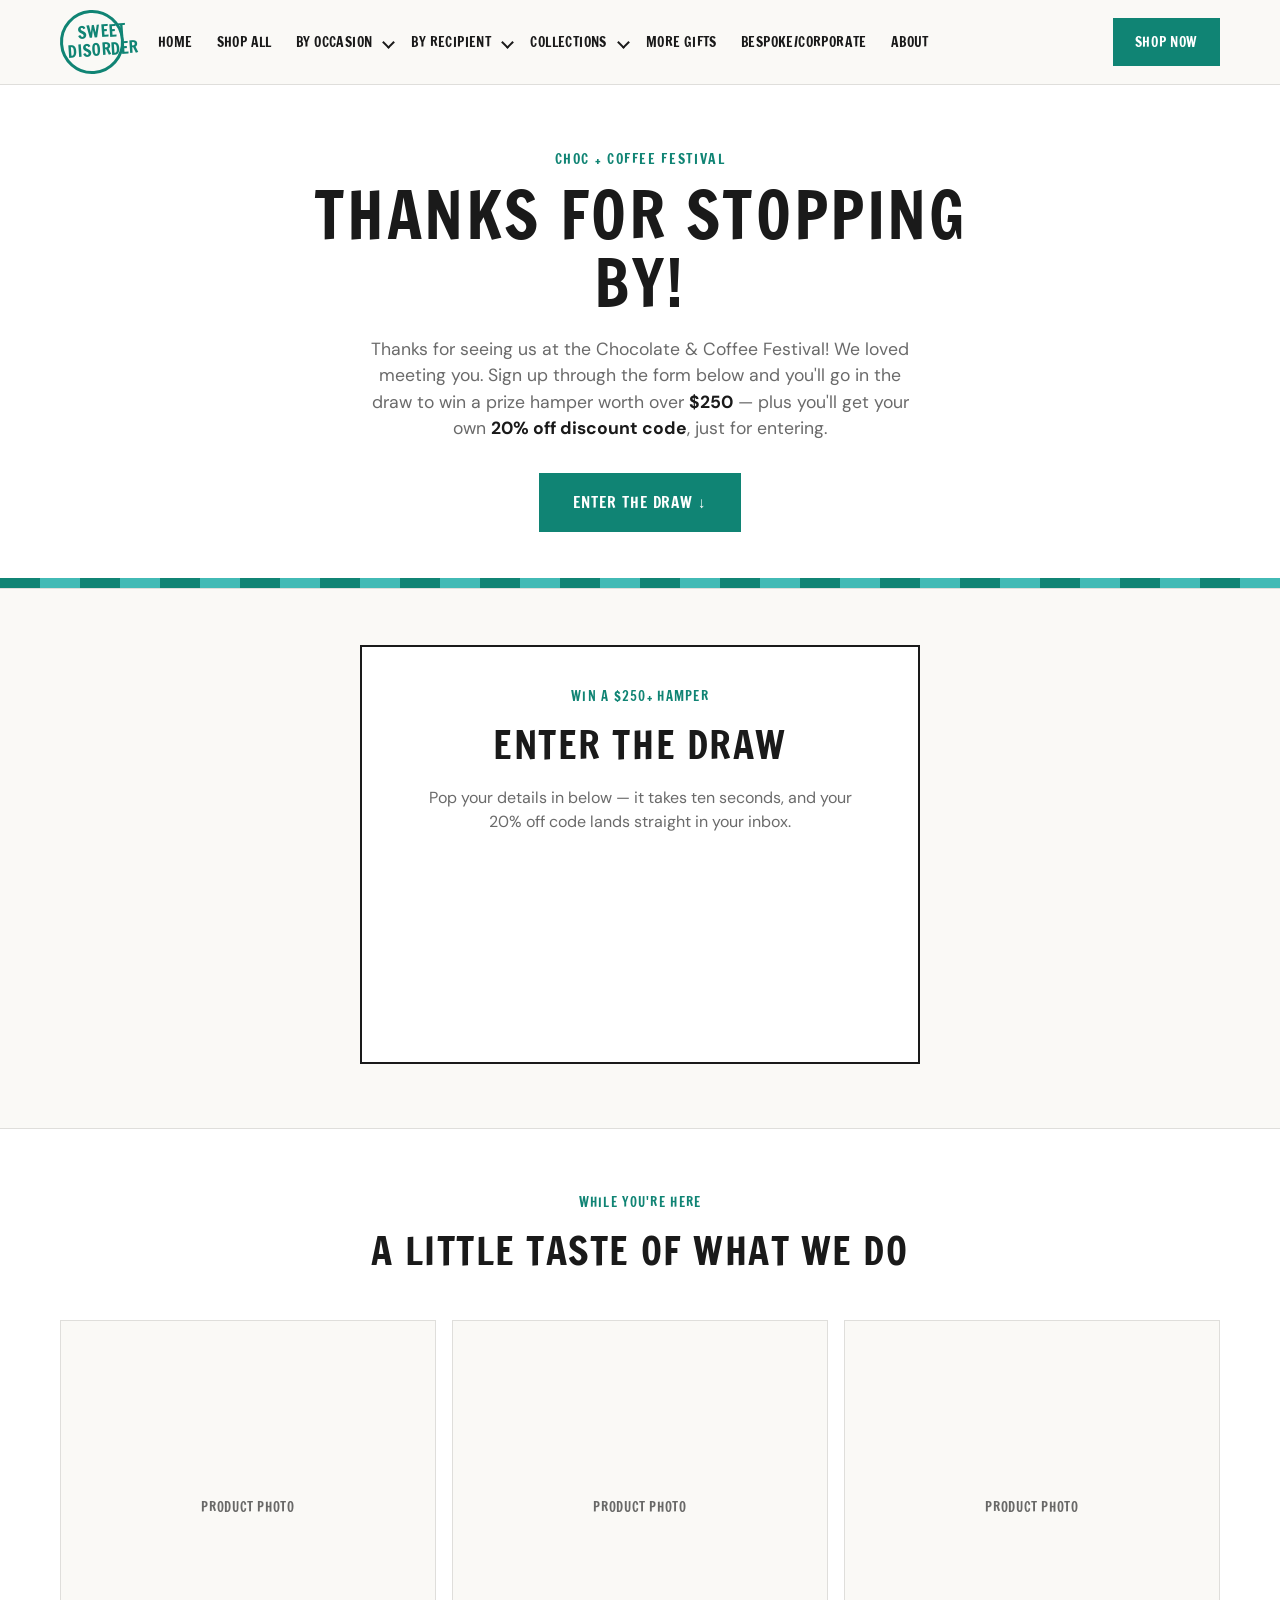
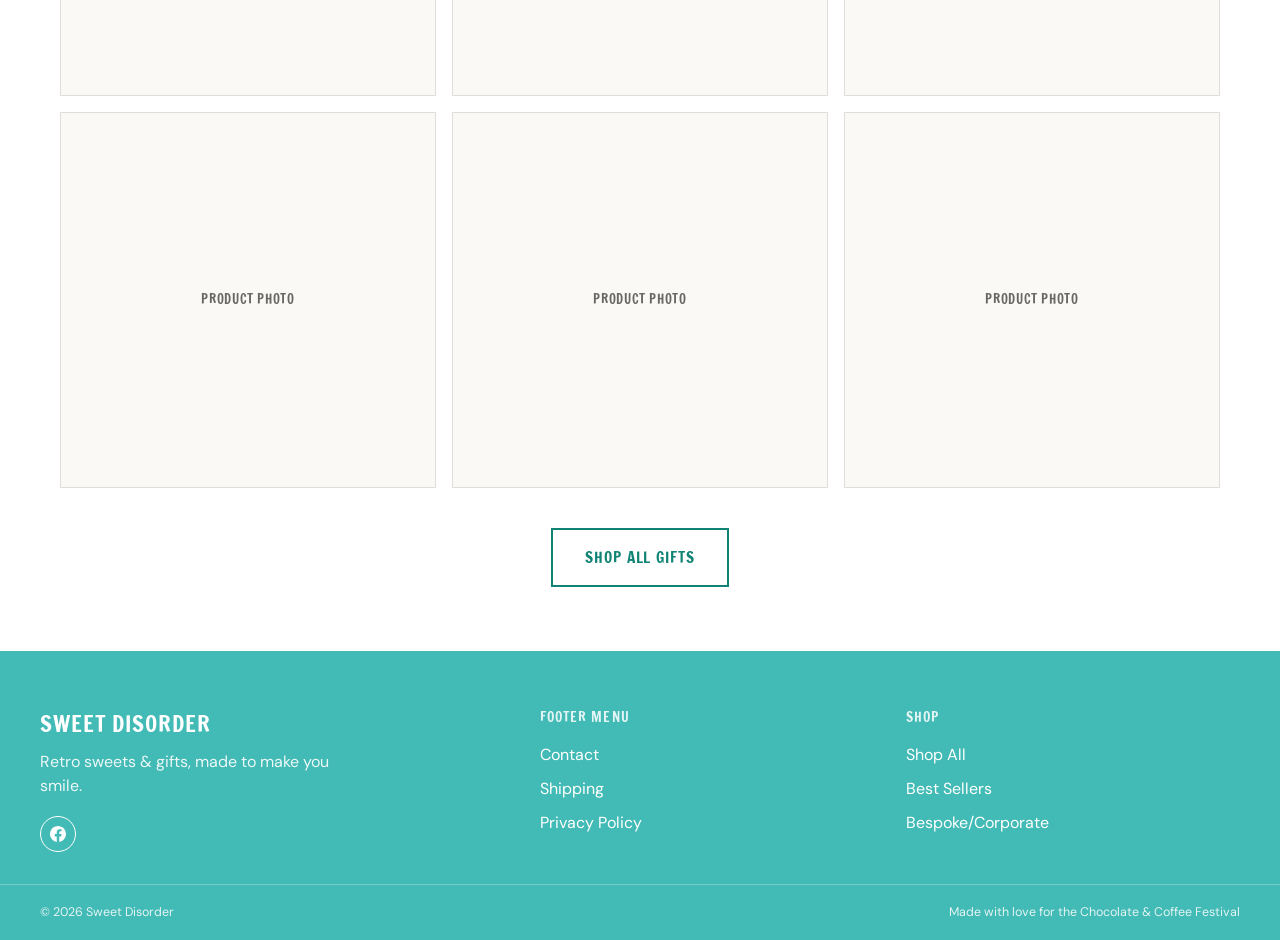
==== index.html @ 50882fbd "Add Sweet Disorder Choc+Coffee Festival competition landing page Static HTML/CSS/JS site matching th" ====
<!doctype html>
<html lang="en-NZ">
<head>
<meta charset="UTF-8">
<meta name="viewport" content="width=device-width, initial-scale=1">
<title>Thanks for Stopping By! | Sweet Disorder</title>
<meta name="description" content="You found us at the Chocolate & Coffee Festival! Enter now for your chance to win a prize hamper worth over $250, plus grab your own 20% off code.">
<meta name="theme-color" content="#108474">

<!-- Open Graph -->
<meta property="og:title" content="Thanks for Stopping By! | Sweet Disorder">
<meta property="og:description" content="We loved meeting you at the Chocolate & Coffee Festival. Sign up for your chance to win a $250+ hamper and get 20% off.">
<meta property="og:type" content="website">
<meta property="og:image" content="/public/sweet-disorder-logo.png">

<link rel="icon" href="data:image/svg+xml,%3Csvg xmlns='http://www.w3.org/2000/svg' viewBox='0 0 100 100'%3E%3Crect width='100' height='100' fill='%23108474'/%3E%3Ctext x='50' y='68' font-size='60' font-family='Georgia,serif' font-weight='bold' fill='white' text-anchor='middle'%3ES%3C/text%3E%3C/svg%3E">

<link rel="preconnect" href="https://fonts.googleapis.com">
<link rel="preconnect" href="https://fonts.gstatic.com" crossorigin>
<link href="https://fonts.googleapis.com/css2?family=DM+Sans:ital,wght@0,400;0,500;0,700;1,400&family=Francois+One&display=swap" rel="stylesheet">

<link rel="stylesheet" href="css/styles.css">

<!--
  KLAVIYO SETUP
  =============
  Replace KLAVIYO_COMPANY_ID_PLACEHOLDER below with your real Klaviyo public
  company ID once you have it. That is the only change needed — the loader
  script is included once, site-wide, here in <head>, and the signup form
  itself is embedded further down the page via the klaviyo-form-X7wWZm div.
-->
<script async type="text/javascript" src="https://static.klaviyo.com/onsite/js/klaviyo.js?company_id=KLAVIYO_COMPANY_ID_PLACEHOLDER"></script>
</head>
<body>

<a class="skip-link" href="#main">Skip to content</a>

<!-- ============ HEADER ============ -->
<header class="site-header">
  <div class="header-bar">
    <div class="wrap header-bar__inner">

      <button type="button" class="menu-toggle" id="menuToggle" aria-label="Open menu" aria-expanded="false" aria-controls="mobileDrawer">
        <span class="menu-toggle__bars" aria-hidden="true"><span></span><span></span><span></span></span>
      </button>

      <a href="https://sweetdisorder.co.nz/" class="header-logo" aria-label="Sweet Disorder — Home">
        <!--
          REAL LOGO: save the attached logo file as public/sweet-disorder-logo.png
          and it will appear here automatically — no other change needed. Until
          then this falls back to a text wordmark.
        -->
        <img class="header-logo__img" src="public/sweet-disorder-logo.png" alt="Sweet Disorder" width="72" height="72" onerror="this.onerror=null;this.style.display='none';this.nextElementSibling.style.display='flex'">
        <span class="header-logo__fallback">Sweet<br>Disorder</span>
      </a>

      <nav class="main-nav" id="mainNav" aria-label="Main">
        <ul class="main-nav__list">

          <li class="nav-item">
            <a class="nav-link" href="https://sweetdisorder.co.nz/">Home</a>
          </li>

          <li class="nav-item">
            <a class="nav-link" href="https://sweetdisorder.co.nz/collections/all">Shop All</a>
          </li>

          <li class="nav-item has-dropdown">
            <a class="nav-link" href="https://sweetdisorder.co.nz/collections">By Occasion</a>
            <button type="button" class="nav-caret" aria-expanded="false" aria-label="Show By Occasion submenu"></button>
            <ul class="dropdown-panel">
              <li><a href="https://sweetdisorder.co.nz/collections/get-well-soon-gifts">Get Well Soon</a></li>
              <li><a href="https://sweetdisorder.co.nz/collections/thank-you-gifts">Thank You</a></li>
              <li><a href="https://sweetdisorder.co.nz/collections/christmas-gifts">Christmas</a></li>
              <li><a href="https://sweetdisorder.co.nz/collections/birthday-gifts">Birthday</a></li>
              <li><a href="https://sweetdisorder.co.nz/collections/anniversary-gifts">Anniversary</a></li>
              <li><a href="https://sweetdisorder.co.nz/collections/mothers-day-gifts">Mother's Day</a></li>
              <li><a href="https://sweetdisorder.co.nz/collections/fathers-day-gifts">Father's Day</a></li>
              <li><a href="https://sweetdisorder.co.nz/collections/valentines-gifts">Valentine's</a></li>
            </ul>
          </li>

          <li class="nav-item has-dropdown">
            <a class="nav-link" href="https://sweetdisorder.co.nz/collections">By Recipient</a>
            <button type="button" class="nav-caret" aria-expanded="false" aria-label="Show By Recipient submenu"></button>
            <ul class="dropdown-panel">
              <li><a href="https://sweetdisorder.co.nz/collections/gifts-for-her">For Her</a></li>
              <li><a href="https://sweetdisorder.co.nz/collections/gifts-for-him">For Him</a></li>
              <li><a href="https://sweetdisorder.co.nz/collections/horoscopes">By Horoscope</a></li>
              <li><a href="https://sweetdisorder.co.nz/collections/cheeky-gifts">Cheeky Gifts</a></li>
              <li><a href="https://sweetdisorder.co.nz/collections/gifts-for-kids">Gifts for Kids</a></li>
            </ul>
          </li>

          <li class="nav-item has-dropdown">
            <a class="nav-link" href="https://sweetdisorder.co.nz/collections">Collections</a>
            <button type="button" class="nav-caret" aria-expanded="false" aria-label="Show Collections submenu"></button>
            <ul class="dropdown-panel">
              <li><a href="https://sweetdisorder.co.nz/collections/best-sellers">Best Sellers</a></li>
              <li><a href="https://sweetdisorder.co.nz/collections/the-old-classics">The Old Classics</a></li>
              <li><a href="https://sweetdisorder.co.nz/collections/kiwiana">Kiwiana</a></li>
            </ul>
          </li>

          <li class="nav-item has-dropdown no-parent-link">
            <button type="button" class="nav-link nav-link--toggle" aria-expanded="false">More Gifts</button>
            <ul class="dropdown-panel">
              <li><a href="https://sweetdisorder.co.nz/collections/retro-soy-candles">Retro Soy Candles</a></li>
              <li><a href="https://sweetdisorder.co.nz/collections/retro-award-badges">Retro Award Badges</a></li>
              <li><a href="https://sweetdisorder.co.nz/collections/first-aid-kits">First Aid Kits</a></li>
              <li><a href="https://sweetdisorder.co.nz/collections/insulated-mugs">Insulated Mugs</a></li>
              <li><a href="https://sweetdisorder.co.nz/collections/treatmints">Treatmints</a></li>
              <li><a href="https://sweetdisorder.co.nz/collections/auto-ego-keyrings">Auto Ego Keyrings</a></li>
              <li><a href="https://sweetdisorder.co.nz/collections/sweet-bags">Sweet Bags</a></li>
            </ul>
          </li>

          <li class="nav-item">
            <a class="nav-link" href="https://sweetdisorder.co.nz/pages/bespoke-product-enquiries">Bespoke/Corporate</a>
          </li>

          <li class="nav-item has-dropdown no-parent-link">
            <button type="button" class="nav-link nav-link--toggle" aria-expanded="false">About</button>
            <ul class="dropdown-panel">
              <li><a href="https://sweetdisorder.co.nz/pages/about-us">Our People</a></li>
              <li><a href="https://sweetdisorder.co.nz/pages/our-products">Our Products</a></li>
              <li><a href="https://sweetdisorder.co.nz/pages/contact">Contact</a></li>
            </ul>
          </li>

        </ul>
      </nav>

      <a class="header-cta" href="https://sweetdisorder.co.nz/collections/all">Shop Now</a>
    </div>
  </div>
</header>

<!-- Mobile drawer backdrop -->
<div class="drawer-backdrop" id="drawerBackdrop" hidden></div>

<!-- ============ MAIN ============ -->
<main id="main">

  <!-- ============ HERO ============ -->
  <section class="hero">
    <div class="wrap hero__inner">
      <p class="hero__eyebrow">Choc + Coffee Festival</p>
      <h1 class="hero__headline">Thanks for Stopping By!</h1>
      <p class="hero__body">
        Thanks for seeing us at the Chocolate &amp; Coffee Festival! We loved meeting you.
        Sign up through the form below and you'll go in the draw to win a prize hamper worth
        over <strong>$250</strong> — plus you'll get your own <strong>20% off discount code</strong>,
        just for entering.
      </p>
      <a href="#enter" class="btn btn--primary hero__cta">Enter the Draw ↓</a>
    </div>
    <div class="hero__stripe" aria-hidden="true"></div>
  </section>

  <!-- ============ ENTRY FORM ============ -->
  <section class="entry" id="enter">
    <div class="wrap entry__inner">
      <div class="entry__card">
        <p class="entry__eyebrow">Win a $250+ Hamper</p>
        <h2 class="entry__heading">Enter the Draw</h2>
        <p class="entry__sub">Pop your details in below — it takes ten seconds, and your 20% off code lands straight in your inbox.</p>

        <!-- Klaviyo embedded form -->
        <div class="klaviyo-form-X7wWZm"></div>

      </div>
    </div>
  </section>

  <!-- ============ PRODUCT SHOWCASE ============ -->
  <section class="showcase">
    <div class="wrap">
      <div class="showcase__heading">
        <p class="showcase__eyebrow">While You're Here</p>
        <h2 class="showcase__title">A Little Taste of What We Do</h2>
      </div>

      <div class="product-grid">
        <!--
          PRODUCT PHOTOS: drop real photos in at public/images/product-1.jpg
          through product-6.jpg (square, ~1200x1200px recommended). Each slot
          below will pick the image up automatically with no layout changes —
          until then it shows a placeholder frame.
        -->
        <div class="product-photo">
          <img src="public/images/product-1.jpg" alt="Retro sweets gift box" loading="lazy" onerror="this.style.display='none'">
          <span class="product-photo__fallback" aria-hidden="true">Product Photo</span>
        </div>
        <div class="product-photo">
          <img src="public/images/product-2.jpg" alt="Sweet Disorder gift hamper" loading="lazy" onerror="this.style.display='none'">
          <span class="product-photo__fallback" aria-hidden="true">Product Photo</span>
        </div>
        <div class="product-photo">
          <img src="public/images/product-3.jpg" alt="Kiwiana lolly mix" loading="lazy" onerror="this.style.display='none'">
          <span class="product-photo__fallback" aria-hidden="true">Product Photo</span>
        </div>
        <div class="product-photo">
          <img src="public/images/product-4.jpg" alt="Retro soy candle" loading="lazy" onerror="this.style.display='none'">
          <span class="product-photo__fallback" aria-hidden="true">Product Photo</span>
        </div>
        <div class="product-photo">
          <img src="public/images/product-5.jpg" alt="Sweet Disorder sweet bag" loading="lazy" onerror="this.style.display='none'">
          <span class="product-photo__fallback" aria-hidden="true">Product Photo</span>
        </div>
        <div class="product-photo">
          <img src="public/images/product-6.jpg" alt="Retro award badge tin" loading="lazy" onerror="this.style.display='none'">
          <span class="product-photo__fallback" aria-hidden="true">Product Photo</span>
        </div>
      </div>

      <div class="showcase__cta">
        <a href="https://sweetdisorder.co.nz/collections/all" class="btn btn--outline">Shop All Gifts</a>
      </div>
    </div>
  </section>

</main>

<!-- ============ FOOTER ============ -->
<footer class="site-footer">
  <div class="wrap site-footer__inner">

    <div class="site-footer__col site-footer__col--brand">
      <span class="site-footer__logo">Sweet Disorder</span>
      <p class="site-footer__tagline">Retro sweets &amp; gifts, made to make you smile.</p>
      <div class="social-icons">
        <a href="https://www.facebook.com/sweetdisorder" target="_blank" rel="noopener noreferrer" aria-label="Facebook">
          <svg viewBox="0 0 20 20" width="20" height="20" fill="currentColor" aria-hidden="true"><path d="M18 10.049C18 5.603 14.419 2 10 2c-4.419 0-8 3.603-8 8.049C2 14.067 4.925 17.396 8.75 18v-5.624H6.719v-2.328h2.03V8.275c0-2.017 1.195-3.132 3.023-3.132.874 0 1.79.158 1.79.158v1.98h-1.009c-.994 0-1.303.621-1.303 1.258v1.51h2.219l-.355 2.326H11.25V18c3.825-.604 6.75-3.933 6.75-7.951Z"/></svg>
        </a>
      </div>
    </div>

    <nav class="site-footer__col" aria-label="Footer">
      <h3 class="site-footer__heading">Footer Menu</h3>
      <ul class="site-footer__list">
        <li><a href="https://sweetdisorder.co.nz/pages/contact">Contact</a></li>
        <li><a href="https://sweetdisorder.co.nz/pages/shipping-returns">Shipping</a></li>
        <li><a href="https://sweetdisorder.co.nz/policies/privacy-policy">Privacy Policy</a></li>
      </ul>
    </nav>

    <nav class="site-footer__col" aria-label="Shop">
      <h3 class="site-footer__heading">Shop</h3>
      <ul class="site-footer__list">
        <li><a href="https://sweetdisorder.co.nz/collections/all">Shop All</a></li>
        <li><a href="https://sweetdisorder.co.nz/collections/best-sellers">Best Sellers</a></li>
        <li><a href="https://sweetdisorder.co.nz/pages/bespoke-product-enquiries">Bespoke/Corporate</a></li>
      </ul>
    </nav>

  </div>

  <div class="site-footer__utilities">
    <div class="wrap site-footer__utilities-inner">
      <span>&copy; 2026 <a href="https://sweetdisorder.co.nz/">Sweet Disorder</a></span>
      <span class="site-footer__festival-note">Made with love for the Chocolate &amp; Coffee Festival</span>
    </div>
  </div>
</footer>

<script src="js/main.js"></script>
</body>
</html>
---- css/styles.css ----
/* ============================================
   Sweet Disorder — Choc + Coffee Festival page
   Brand tokens taken from the live sweetdisorder.co.nz theme
   ============================================ */

:root {
  --font-heading: "Francois One", sans-serif;
  --font-body: "DM Sans", sans-serif;

  --color-accent: #108474;       /* primary brand accent (buttons, CTAs) */
  --color-accent-hover: #0b6a5c;
  --color-teal: #42bab5;         /* secondary teal used on the live site */
  --color-cream: #faf9f6;        /* live site header / section background */
  --color-white: #ffffff;
  --color-ink: #1a1a1a;          /* near-black body text */
  --color-ink-soft: rgba(26, 26, 26, 0.65);
  --color-border: rgba(26, 26, 26, 0.12);

  --radius: 0px; /* live site uses sharp corners throughout */
  --wrap-width: 1200px;
  --header-height: 84px;
}

* { box-sizing: border-box; }

html { scroll-behavior: smooth; -webkit-text-size-adjust: 100%; }

body {
  margin: 0;
  font-family: var(--font-body);
  color: var(--color-ink);
  background: var(--color-white);
  line-height: 1.5;
}

img { max-width: 100%; display: block; }

a { color: inherit; text-decoration: none; }

h1, h2, h3, h4 {
  font-family: var(--font-heading);
  text-transform: uppercase;
  letter-spacing: 0.04em;
  margin: 0;
  font-weight: 400;
}

.wrap {
  max-width: var(--wrap-width);
  margin: 0 auto;
  padding: 0 20px;
}

.skip-link {
  position: absolute;
  left: -999px;
  top: 0;
  background: var(--color-accent);
  color: var(--color-white);
  padding: 12px 20px;
  z-index: 1000;
}
.skip-link:focus { left: 0; }

.btn {
  display: inline-block;
  font-family: var(--font-heading);
  text-transform: uppercase;
  letter-spacing: 0.06em;
  font-size: 0.95rem;
  padding: 16px 32px;
  border: 2px solid var(--color-accent);
  border-radius: var(--radius);
  cursor: pointer;
  transition: background-color 0.15s ease, color 0.15s ease, transform 0.1s ease;
}
.btn--primary {
  background: var(--color-accent);
  color: var(--color-white);
}
.btn--primary:hover { background: var(--color-accent-hover); border-color: var(--color-accent-hover); }
.btn--outline {
  background: transparent;
  color: var(--color-accent);
}
.btn--outline:hover { background: var(--color-accent); color: var(--color-white); }
.btn:active { transform: translateY(1px); }

/* ============ HEADER ============ */

.site-header {
  position: sticky;
  top: 0;
  z-index: 700;
  background: var(--color-cream);
  border-bottom: 1px solid var(--color-border);
}

.header-bar__inner {
  display: flex;
  align-items: center;
  gap: 24px;
  height: var(--header-height);
}

.menu-toggle {
  display: none;
  background: none;
  border: none;
  padding: 8px;
  cursor: pointer;
  order: 1;
}
.menu-toggle__bars { display: block; width: 24px; height: 18px; position: relative; }
.menu-toggle__bars span {
  position: absolute;
  left: 0;
  width: 100%;
  height: 2px;
  background: var(--color-ink);
  transition: transform 0.2s ease, opacity 0.2s ease;
}
.menu-toggle__bars span:nth-child(1) { top: 0; }
.menu-toggle__bars span:nth-child(2) { top: 8px; }
.menu-toggle__bars span:nth-child(3) { top: 16px; }
.menu-toggle[aria-expanded="true"] .menu-toggle__bars span:nth-child(1) { transform: translateY(8px) rotate(45deg); }
.menu-toggle[aria-expanded="true"] .menu-toggle__bars span:nth-child(2) { opacity: 0; }
.menu-toggle[aria-expanded="true"] .menu-toggle__bars span:nth-child(3) { transform: translateY(-8px) rotate(-45deg); }

.header-logo {
  display: flex;
  align-items: center;
  order: 2;
  flex-shrink: 0;
}
.header-logo__img { height: 56px; width: auto; }
.header-logo__fallback {
  display: none;
  align-items: center;
  font-family: var(--font-heading);
  text-transform: uppercase;
  letter-spacing: 0.03em;
  font-size: 1.05rem;
  line-height: 1.05;
  color: var(--color-accent);
  transform: rotate(-4deg);
  border: 3px solid var(--color-accent);
  border-radius: 50%;
  width: 64px;
  height: 64px;
  text-align: center;
  padding: 4px;
}

.main-nav { order: 3; flex: 1; }
.main-nav__list {
  display: flex;
  align-items: center;
  gap: 4px;
  list-style: none;
  margin: 0;
  padding: 0;
}

.nav-item { position: relative; }

.nav-link {
  display: inline-flex;
  align-items: center;
  background: none;
  border: none;
  font-family: var(--font-heading);
  text-transform: uppercase;
  letter-spacing: 0.03em;
  font-size: 0.85rem;
  color: var(--color-ink);
  padding: 12px 10px;
  cursor: pointer;
  white-space: nowrap;
}
.nav-link:hover { color: var(--color-accent); }

.nav-caret {
  background: none;
  border: none;
  cursor: pointer;
  padding: 4px;
  margin-left: -6px;
  color: var(--color-ink);
}
.nav-caret::after {
  content: "";
  display: block;
  width: 7px;
  height: 7px;
  border-right: 2px solid currentColor;
  border-bottom: 2px solid currentColor;
  transform: rotate(45deg);
  transition: transform 0.15s ease;
}
.nav-item.open .nav-caret::after { transform: rotate(-135deg); }

.dropdown-panel {
  list-style: none;
  margin: 0;
  padding: 10px 0;
}

.header-cta {
  order: 4;
  flex-shrink: 0;
  font-family: var(--font-heading);
  text-transform: uppercase;
  letter-spacing: 0.05em;
  font-size: 0.85rem;
  background: var(--color-accent);
  color: var(--color-white);
  padding: 12px 20px;
  border: 2px solid var(--color-accent);
  border-radius: var(--radius);
}
.header-cta:hover { background: var(--color-accent-hover); border-color: var(--color-accent-hover); }

/* ---- Desktop dropdown behaviour ---- */
@media (min-width: 901px) {
  .dropdown-panel {
    position: absolute;
    top: 100%;
    left: 0;
    min-width: 220px;
    background: var(--color-white);
    border: 1px solid var(--color-border);
    box-shadow: 0 12px 24px rgba(0,0,0,0.08);
    opacity: 0;
    visibility: hidden;
    transform: translateY(6px);
    transition: opacity 0.15s ease, transform 0.15s ease, visibility 0.15s;
    z-index: 50;
  }
  .dropdown-panel li a {
    display: block;
    padding: 10px 18px;
    font-size: 0.85rem;
    letter-spacing: 0.02em;
  }
  .dropdown-panel li a:hover { background: var(--color-cream); color: var(--color-accent); }

  .nav-item.open .dropdown-panel,
  .nav-item:focus-within .dropdown-panel {
    opacity: 1;
    visibility: visible;
    transform: translateY(0);
  }
  @media (hover: hover) {
    .nav-item.has-dropdown:hover .dropdown-panel {
      opacity: 1;
      visibility: visible;
      transform: translateY(0);
    }
  }
}

/* ---- Mobile nav / drawer ---- */
@media (max-width: 900px) {
  .header-bar__inner { height: 68px; gap: 12px; }
  .menu-toggle { display: inline-flex; }
  .header-logo { order: 2; margin-right: auto; }
  .header-logo__img { height: 40px; }
  .header-logo__fallback { width: 44px; height: 44px; font-size: 0.72rem; border-width: 2px; }
  .header-cta { order: 3; padding: 10px 14px; font-size: 0.75rem; }

  .main-nav {
    order: 10;
    position: fixed;
    top: 0;
    left: 0;
    height: 100vh;
    width: min(340px, 86vw);
    background: var(--color-white);
    box-shadow: 4px 0 24px rgba(0,0,0,0.15);
    transform: translateX(-100%);
    transition: transform 0.25s ease;
    overflow-y: auto;
    z-index: 600;
    padding: 24px 0 48px;
  }
  .main-nav.is-open { transform: translateX(0); }

  .main-nav__list { flex-direction: column; align-items: stretch; gap: 0; padding: 0 8px; }
  .nav-item { border-bottom: 1px solid var(--color-border); }
  .nav-link { width: 100%; padding: 16px 12px; font-size: 0.95rem; justify-content: space-between; }
  .nav-item.has-dropdown { display: flex; flex-wrap: wrap; align-items: center; }
  .nav-item.has-dropdown .nav-link { flex: 1; }
  .nav-caret { padding: 16px 12px; }

  .dropdown-panel {
    display: none;
    width: 100%;
    background: var(--color-cream);
    padding: 4px 0 12px;
  }
  .nav-item.open .dropdown-panel { display: block; }
  .dropdown-panel li a { display: block; padding: 10px 28px; font-size: 0.9rem; }

  .drawer-backdrop {
    position: fixed;
    inset: 0;
    background: rgba(0,0,0,0.4);
    z-index: 550;
  }
  .drawer-backdrop[hidden] { display: none; }
}

/* ============ HERO ============ */

.hero {
  position: relative;
  background: var(--color-white);
  padding: 64px 0 56px;
  overflow: hidden;
}
.hero__inner { max-width: 720px; text-align: center; margin: 0 auto; position: relative; z-index: 2; }
.hero__eyebrow {
  font-family: var(--font-heading);
  text-transform: uppercase;
  letter-spacing: 0.12em;
  color: var(--color-accent);
  font-size: 0.85rem;
  margin: 0 0 12px;
}
.hero__headline {
  font-size: clamp(2.4rem, 6vw, 4rem);
  line-height: 1.05;
  margin-bottom: 20px;
}
.hero__body {
  font-size: 1.1rem;
  color: var(--color-ink-soft);
  margin: 0 auto 32px;
  max-width: 560px;
}
.hero__body strong { color: var(--color-ink); }
.hero__stripe {
  position: absolute;
  bottom: 0;
  left: 0;
  right: 0;
  height: 10px;
  background: repeating-linear-gradient(
    90deg,
    var(--color-accent) 0 40px,
    var(--color-teal) 40px 80px
  );
}

/* ============ ENTRY FORM ============ */

.entry {
  background: var(--color-cream);
  padding: 56px 0 64px;
  border-top: 1px solid var(--color-border);
  border-bottom: 1px solid var(--color-border);
}
.entry__inner { display: flex; justify-content: center; }
.entry__card {
  background: var(--color-white);
  border: 2px solid var(--color-ink);
  border-radius: var(--radius);
  padding: 40px clamp(20px, 5vw, 56px);
  max-width: 560px;
  width: 100%;
  text-align: center;
}
.entry__eyebrow {
  font-family: var(--font-heading);
  text-transform: uppercase;
  letter-spacing: 0.1em;
  color: var(--color-accent);
  font-size: 0.8rem;
  margin: 0 0 10px;
}
.entry__heading { font-size: clamp(1.8rem, 4vw, 2.4rem); margin-bottom: 12px; }
.entry__sub { color: var(--color-ink-soft); margin: 0 0 28px; }

/* Klaviyo embed container — keeps the form from collapsing before the
   Klaviyo script has finished loading and rendering it in place. */
.klaviyo-form-X7wWZm { min-height: 160px; text-align: left; }

/* ============ PRODUCT SHOWCASE ============ */

.showcase { padding: 64px 0; }
.showcase__heading { text-align: center; max-width: 560px; margin: 0 auto 40px; }
.showcase__eyebrow {
  font-family: var(--font-heading);
  text-transform: uppercase;
  letter-spacing: 0.1em;
  color: var(--color-accent);
  font-size: 0.8rem;
  margin: 0 0 10px;
}
.showcase__title { font-size: clamp(1.8rem, 4vw, 2.4rem); }

.product-grid {
  display: grid;
  grid-template-columns: repeat(3, 1fr);
  gap: 16px;
}
.product-photo {
  position: relative;
  aspect-ratio: 1 / 1;
  background: var(--color-cream);
  border: 1px solid var(--color-border);
  overflow: hidden;
  display: flex;
  align-items: center;
  justify-content: center;
}
.product-photo img { width: 100%; height: 100%; object-fit: cover; }
.product-photo__fallback {
  font-family: var(--font-heading);
  text-transform: uppercase;
  letter-spacing: 0.05em;
  font-size: 0.8rem;
  color: var(--color-ink-soft);
}

.showcase__cta { text-align: center; margin-top: 40px; }

@media (max-width: 640px) {
  .product-grid { grid-template-columns: repeat(2, 1fr); gap: 10px; }
}

/* ============ FOOTER ============ */

.site-footer { background: var(--color-teal); color: var(--color-white); }
.site-footer__inner {
  display: grid;
  grid-template-columns: 1.4fr 1fr 1fr;
  gap: 32px;
  padding: 56px 0 32px;
}
.site-footer__logo {
  display: block;
  font-family: var(--font-heading);
  text-transform: uppercase;
  letter-spacing: 0.04em;
  font-size: 1.4rem;
  margin-bottom: 10px;
}
.site-footer__tagline { opacity: 0.9; margin: 0 0 18px; max-width: 320px; }
.social-icons a {
  display: inline-flex;
  align-items: center;
  justify-content: center;
  width: 36px;
  height: 36px;
  border: 1.5px solid var(--color-white);
  border-radius: 50%;
  color: var(--color-white);
}
.site-footer__heading {
  font-size: 0.85rem;
  letter-spacing: 0.08em;
  margin-bottom: 16px;
  opacity: 0.85;
}
.site-footer__list { list-style: none; margin: 0; padding: 0; display: flex; flex-direction: column; gap: 10px; }
.site-footer__list a:hover { text-decoration: underline; }

.site-footer__utilities { border-top: 1px solid rgba(255,255,255,0.25); }
.site-footer__utilities-inner {
  display: flex;
  justify-content: space-between;
  flex-wrap: wrap;
  gap: 8px;
  padding: 18px 0;
  font-size: 0.78rem;
  opacity: 0.85;
}
.site-footer__utilities-inner a:hover { text-decoration: underline; }

@media (max-width: 700px) {
  .site-footer__inner { grid-template-columns: 1fr; gap: 28px; padding: 40px 0 24px; }
}
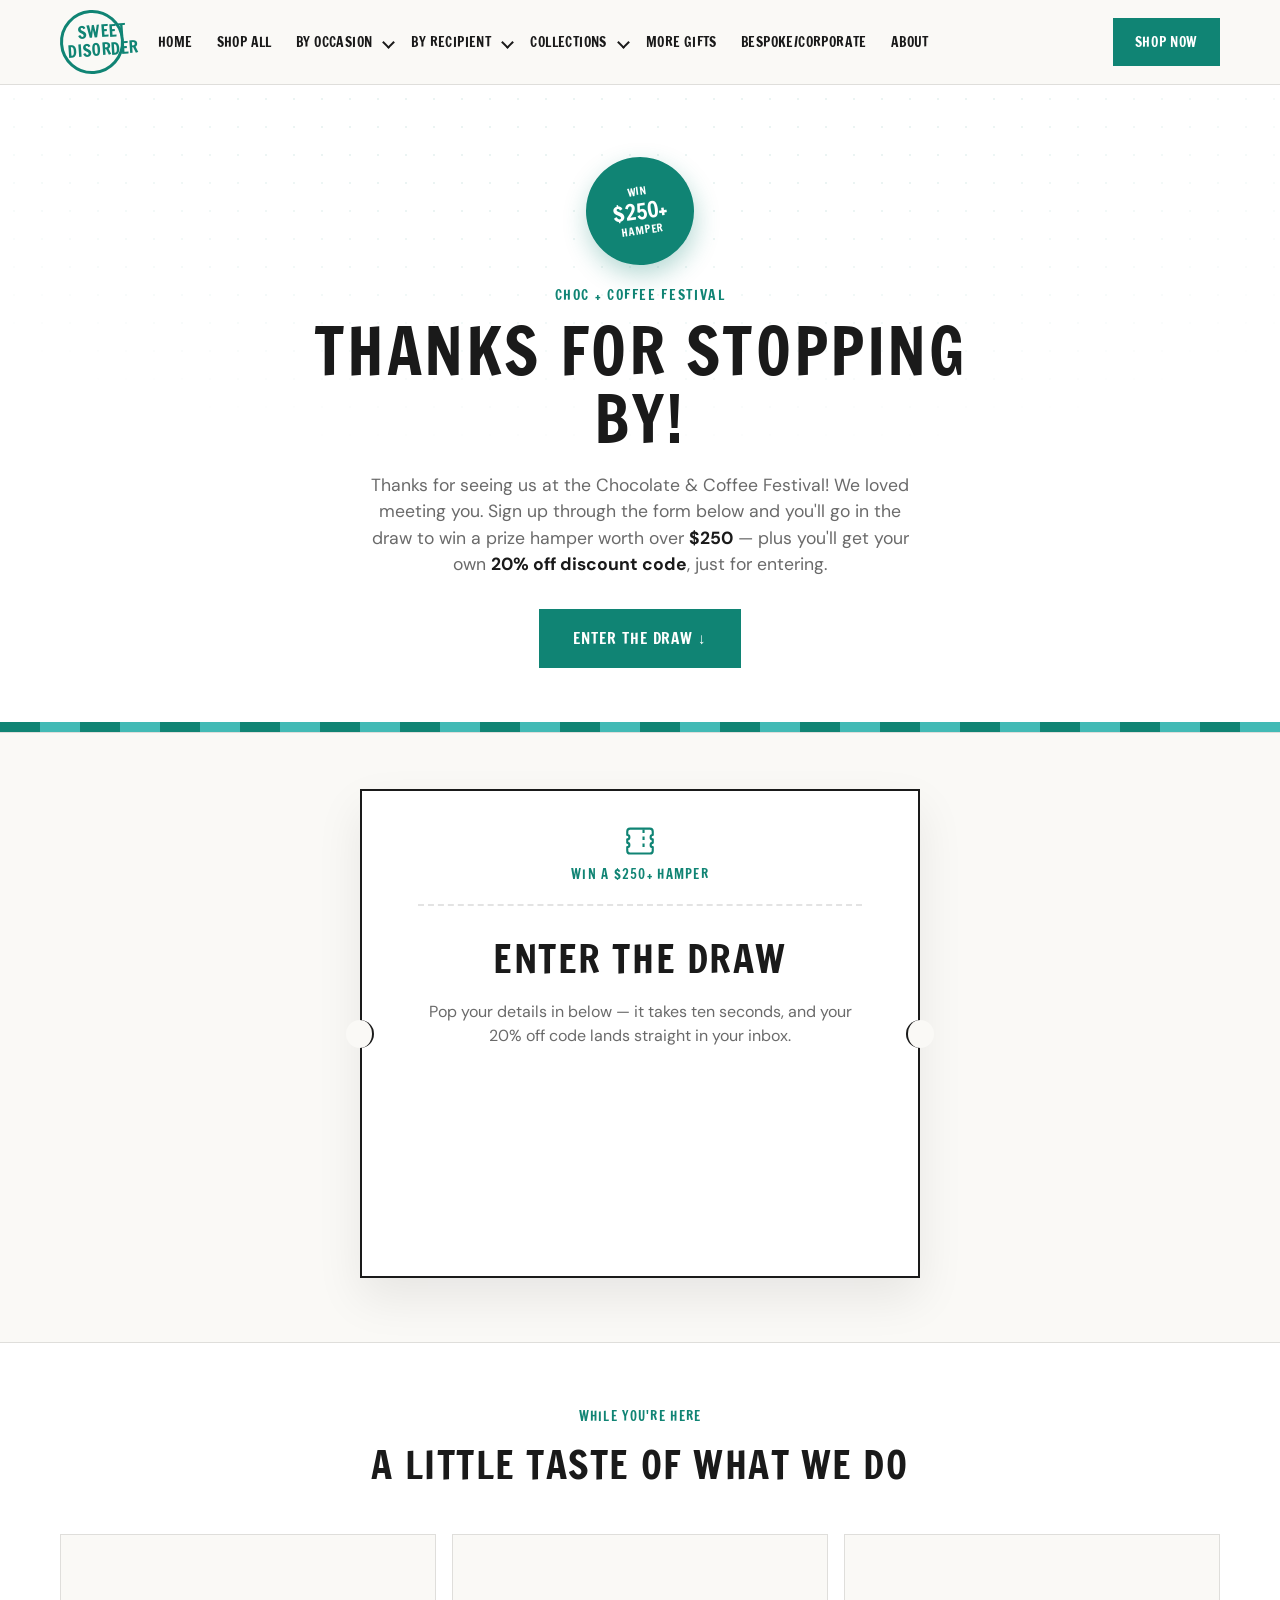
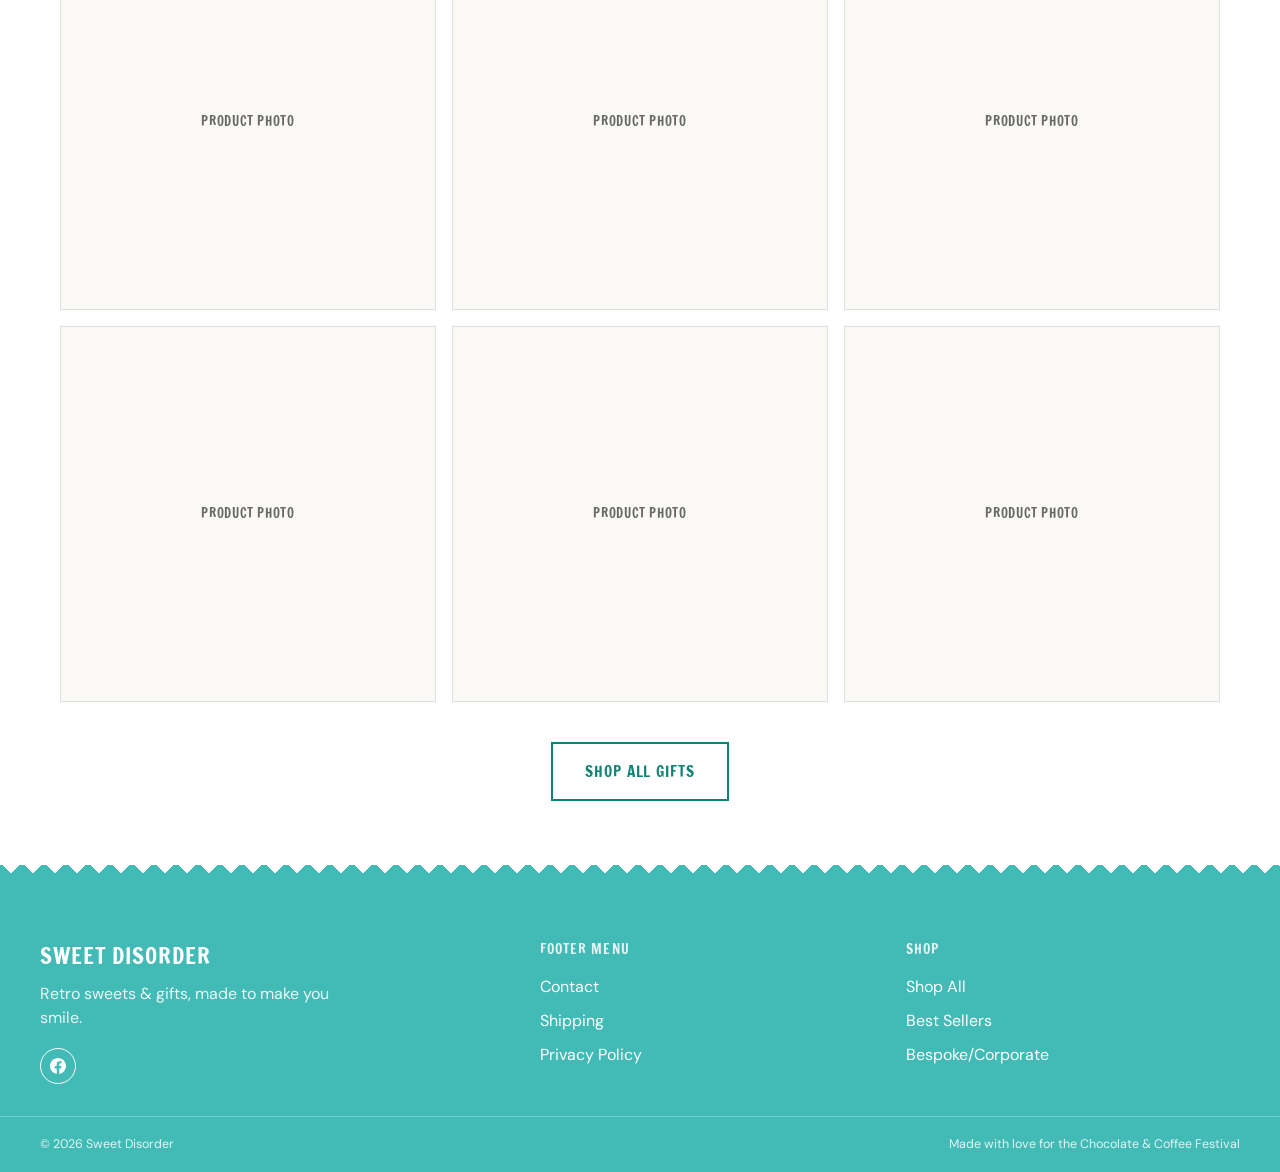
==== commit 9e709dbc: "Polish visual design: prize badge, raffle-ticket entry card, scroll reveal Adds retro-sweet-shop per" ====
--- a/index.html
+++ b/index.html
@@ -20,6 +20,7 @@
 <link href="https://fonts.googleapis.com/css2?family=DM+Sans:ital,wght@0,400;0,500;0,700;1,400&family=Francois+One&display=swap" rel="stylesheet">
 
 <link rel="stylesheet" href="css/styles.css">
+<noscript><style>.reveal { opacity: 1 !important; transform: none !important; }</style></noscript>
 
 <!--
   KLAVIYO SETUP
@@ -144,7 +145,13 @@
 
   <!-- ============ HERO ============ -->
   <section class="hero">
-    <div class="wrap hero__inner">
+    <div class="hero__dots" aria-hidden="true"></div>
+    <div class="wrap hero__inner reveal">
+      <div class="hero__badge" aria-hidden="true">
+        <span class="hero__badge-eyebrow">Win</span>
+        <span class="hero__badge-amount">$250+</span>
+        <span class="hero__badge-label">Hamper</span>
+      </div>
       <p class="hero__eyebrow">Choc + Coffee Festival</p>
       <h1 class="hero__headline">Thanks for Stopping By!</h1>
       <p class="hero__body">
@@ -161,8 +168,20 @@
   <!-- ============ ENTRY FORM ============ -->
   <section class="entry" id="enter">
     <div class="wrap entry__inner">
-      <div class="entry__card">
-        <p class="entry__eyebrow">Win a $250+ Hamper</p>
+      <div class="entry__card reveal">
+        <span class="entry__notch entry__notch--left" aria-hidden="true"></span>
+        <span class="entry__notch entry__notch--right" aria-hidden="true"></span>
+
+        <div class="entry__stub">
+          <svg class="entry__icon" viewBox="0 0 24 24" fill="none" aria-hidden="true">
+            <path d="M3 8.5V6a2 2 0 0 1 2-2h14a2 2 0 0 1 2 2v2.5a1.5 1.5 0 0 0 0 3V14a1.5 1.5 0 0 0 0 3v2.5a2 2 0 0 1-2 2H5a2 2 0 0 1-2-2V17a1.5 1.5 0 0 0 0-3v-2.5a1.5 1.5 0 0 0 0-3Z" stroke="currentColor" stroke-width="1.5" stroke-linejoin="round"/>
+            <path d="M14.5 4.5v15" stroke="currentColor" stroke-width="1.5" stroke-dasharray="2.5 2.5"/>
+          </svg>
+          <p class="entry__eyebrow">Win a $250+ Hamper</p>
+        </div>
+
+        <div class="entry__perforation" aria-hidden="true"></div>
+
         <h2 class="entry__heading">Enter the Draw</h2>
         <p class="entry__sub">Pop your details in below — it takes ten seconds, and your 20% off code lands straight in your inbox.</p>
 
@@ -176,7 +195,7 @@
   <!-- ============ PRODUCT SHOWCASE ============ -->
   <section class="showcase">
     <div class="wrap">
-      <div class="showcase__heading">
+      <div class="showcase__heading reveal">
         <p class="showcase__eyebrow">While You're Here</p>
         <h2 class="showcase__title">A Little Taste of What We Do</h2>
       </div>
@@ -188,27 +207,27 @@
           below will pick the image up automatically with no layout changes —
           until then it shows a placeholder frame.
         -->
-        <div class="product-photo">
+        <div class="product-photo reveal" style="--i:0">
           <img src="public/images/product-1.jpg" alt="Retro sweets gift box" loading="lazy" onerror="this.style.display='none'">
           <span class="product-photo__fallback" aria-hidden="true">Product Photo</span>
         </div>
-        <div class="product-photo">
+        <div class="product-photo reveal" style="--i:1">
           <img src="public/images/product-2.jpg" alt="Sweet Disorder gift hamper" loading="lazy" onerror="this.style.display='none'">
           <span class="product-photo__fallback" aria-hidden="true">Product Photo</span>
         </div>
-        <div class="product-photo">
+        <div class="product-photo reveal" style="--i:2">
           <img src="public/images/product-3.jpg" alt="Kiwiana lolly mix" loading="lazy" onerror="this.style.display='none'">
           <span class="product-photo__fallback" aria-hidden="true">Product Photo</span>
         </div>
-        <div class="product-photo">
+        <div class="product-photo reveal" style="--i:3">
           <img src="public/images/product-4.jpg" alt="Retro soy candle" loading="lazy" onerror="this.style.display='none'">
           <span class="product-photo__fallback" aria-hidden="true">Product Photo</span>
         </div>
-        <div class="product-photo">
+        <div class="product-photo reveal" style="--i:4">
           <img src="public/images/product-5.jpg" alt="Sweet Disorder sweet bag" loading="lazy" onerror="this.style.display='none'">
           <span class="product-photo__fallback" aria-hidden="true">Product Photo</span>
         </div>
-        <div class="product-photo">
+        <div class="product-photo reveal" style="--i:5">
           <img src="public/images/product-6.jpg" alt="Retro award badge tin" loading="lazy" onerror="this.style.display='none'">
           <span class="product-photo__fallback" aria-hidden="true">Product Photo</span>
         </div>
@@ -222,9 +241,11 @@
 
 </main>
 
+<div class="zigzag-divider" aria-hidden="true"></div>
+
 <!-- ============ FOOTER ============ -->
 <footer class="site-footer">
-  <div class="wrap site-footer__inner">
+  <div class="wrap site-footer__inner reveal">
 
     <div class="site-footer__col site-footer__col--brand">
       <span class="site-footer__logo">Sweet Disorder</span>
--- a/css/styles.css
+++ b/css/styles.css
@@ -25,6 +25,11 @@
 
 html { scroll-behavior: smooth; -webkit-text-size-adjust: 100%; }
 
+@media (prefers-reduced-motion: reduce) {
+  html { scroll-behavior: auto; }
+  * { animation-duration: 0.01ms !important; transition-duration: 0.01ms !important; }
+}
+
 body {
   margin: 0;
   font-family: var(--font-body);
@@ -62,6 +67,20 @@
 }
 .skip-link:focus { left: 0; }
 
+:focus-visible {
+  outline: 2px solid var(--color-accent);
+  outline-offset: 3px;
+}
+
+/* ---- Scroll-reveal ---- */
+.reveal {
+  opacity: 0;
+  transform: translateY(18px);
+  transition: opacity 0.6s ease, transform 0.6s ease;
+  transition-delay: calc(var(--i, 0) * 80ms);
+}
+.reveal.is-visible { opacity: 1; transform: translateY(0); }
+
 .btn {
   display: inline-block;
   font-family: var(--font-heading);
@@ -77,14 +96,25 @@
 .btn--primary {
   background: var(--color-accent);
   color: var(--color-white);
-}
-.btn--primary:hover { background: var(--color-accent-hover); border-color: var(--color-accent-hover); }
+  box-shadow: 0 0 0 rgba(16, 132, 116, 0);
+}
+.btn--primary:hover {
+  background: var(--color-accent-hover);
+  border-color: var(--color-accent-hover);
+  transform: translateY(-2px);
+  box-shadow: 0 8px 20px rgba(16, 132, 116, 0.28);
+}
 .btn--outline {
   background: transparent;
   color: var(--color-accent);
 }
-.btn--outline:hover { background: var(--color-accent); color: var(--color-white); }
-.btn:active { transform: translateY(1px); }
+.btn--outline:hover {
+  background: var(--color-accent);
+  color: var(--color-white);
+  transform: translateY(-2px);
+  box-shadow: 0 8px 20px rgba(16, 132, 116, 0.2);
+}
+.btn:active { transform: translateY(1px); box-shadow: none; }
 
 /* ============ HEADER ============ */
 
@@ -94,7 +124,9 @@
   z-index: 700;
   background: var(--color-cream);
   border-bottom: 1px solid var(--color-border);
-}
+  transition: box-shadow 0.2s ease;
+}
+.site-header.is-scrolled { box-shadow: 0 4px 18px rgba(0, 0, 0, 0.08); }
 
 .header-bar__inner {
   display: flex;
@@ -165,6 +197,7 @@
 .nav-item { position: relative; }
 
 .nav-link {
+  position: relative;
   display: inline-flex;
   align-items: center;
   background: none;
@@ -179,6 +212,23 @@
   white-space: nowrap;
 }
 .nav-link:hover { color: var(--color-accent); }
+
+@media (min-width: 901px) {
+  .nav-link::after {
+    content: "";
+    position: absolute;
+    left: 10px;
+    right: 10px;
+    bottom: 8px;
+    height: 2px;
+    background: var(--color-accent);
+    transform: scaleX(0);
+    transform-origin: left;
+    transition: transform 0.2s ease;
+  }
+  .nav-link:hover::after,
+  .nav-item.open .nav-link::after { transform: scaleX(1); }
+}
 
 .nav-caret {
   background: none;
@@ -316,10 +366,50 @@
 .hero {
   position: relative;
   background: var(--color-white);
-  padding: 64px 0 56px;
+  padding: 72px 0 64px;
   overflow: hidden;
 }
+.hero__dots {
+  position: absolute;
+  inset: 0;
+  z-index: 1;
+  pointer-events: none;
+  background-image: radial-gradient(var(--color-accent) 1.5px, transparent 1.5px);
+  background-size: 28px 28px;
+  opacity: 0.08;
+  mask-image: radial-gradient(ellipse 70% 60% at 50% 0%, black 40%, transparent 100%);
+}
 .hero__inner { max-width: 720px; text-align: center; margin: 0 auto; position: relative; z-index: 2; }
+
+.hero__badge {
+  display: inline-flex;
+  flex-direction: column;
+  align-items: center;
+  justify-content: center;
+  width: 108px;
+  height: 108px;
+  margin: 0 auto 20px;
+  border-radius: 50%;
+  background: var(--color-accent);
+  color: var(--color-white);
+  transform: rotate(-8deg);
+  box-shadow: 0 10px 24px rgba(16, 132, 116, 0.3);
+}
+.hero__badge-eyebrow,
+.hero__badge-label {
+  font-family: var(--font-heading);
+  text-transform: uppercase;
+  letter-spacing: 0.06em;
+  font-size: 0.68rem;
+  line-height: 1;
+}
+.hero__badge-amount {
+  font-family: var(--font-heading);
+  font-size: 1.35rem;
+  line-height: 1.1;
+  margin: 2px 0;
+}
+
 .hero__eyebrow {
   font-family: var(--font-heading);
   text-transform: uppercase;
@@ -353,6 +443,11 @@
   );
 }
 
+@media (max-width: 640px) {
+  .hero__badge { width: 88px; height: 88px; transform: rotate(-6deg); margin-bottom: 16px; }
+  .hero__badge-amount { font-size: 1.1rem; }
+}
+
 /* ============ ENTRY FORM ============ */
 
 .entry {
@@ -363,13 +458,40 @@
 }
 .entry__inner { display: flex; justify-content: center; }
 .entry__card {
+  position: relative;
   background: var(--color-white);
   border: 2px solid var(--color-ink);
   border-radius: var(--radius);
-  padding: 40px clamp(20px, 5vw, 56px);
+  padding: 32px clamp(20px, 5vw, 56px) 40px;
   max-width: 560px;
   width: 100%;
   text-align: center;
+  box-shadow: 0 20px 44px rgba(0, 0, 0, 0.08);
+}
+
+/* Raffle-ticket notches cut into the left/right edges */
+.entry__notch {
+  position: absolute;
+  top: 50%;
+  width: 28px;
+  height: 28px;
+  background: var(--color-cream);
+  border-radius: 50%;
+  transform: translateY(-50%);
+}
+.entry__notch--left { left: -16px; border-right: 2px solid var(--color-ink); }
+.entry__notch--right { right: -16px; border-left: 2px solid var(--color-ink); }
+
+.entry__stub {
+  display: flex;
+  flex-direction: column;
+  align-items: center;
+  gap: 8px;
+}
+.entry__icon {
+  width: 34px;
+  height: 34px;
+  color: var(--color-accent);
 }
 .entry__eyebrow {
   font-family: var(--font-heading);
@@ -377,8 +499,15 @@
   letter-spacing: 0.1em;
   color: var(--color-accent);
   font-size: 0.8rem;
-  margin: 0 0 10px;
-}
+  margin: 0;
+}
+
+.entry__perforation {
+  height: 0;
+  border-top: 2px dashed var(--color-border);
+  margin: 20px 0 24px;
+}
+
 .entry__heading { font-size: clamp(1.8rem, 4vw, 2.4rem); margin-bottom: 12px; }
 .entry__sub { color: var(--color-ink-soft); margin: 0 0 28px; }
 
@@ -414,8 +543,24 @@
   display: flex;
   align-items: center;
   justify-content: center;
-}
-.product-photo img { width: 100%; height: 100%; object-fit: cover; }
+  transition: transform 0.25s ease, box-shadow 0.25s ease;
+}
+@media (hover: hover) {
+  .product-photo:hover {
+    transform: translateY(-4px) rotate(-0.75deg);
+    box-shadow: 0 14px 28px rgba(0, 0, 0, 0.12);
+    z-index: 1;
+  }
+}
+.product-photo img {
+  width: 100%;
+  height: 100%;
+  object-fit: cover;
+  transition: transform 0.4s ease;
+}
+@media (hover: hover) {
+  .product-photo:hover img { transform: scale(1.05); }
+}
 .product-photo__fallback {
   font-family: var(--font-heading);
   text-transform: uppercase;
@@ -431,6 +576,13 @@
 }
 
 /* ============ FOOTER ============ */
+
+.zigzag-divider {
+  height: 18px;
+  background:
+    linear-gradient(135deg, transparent 50%, var(--color-teal) 50%) 0 0 / 22px 18px repeat-x,
+    linear-gradient(-135deg, transparent 50%, var(--color-teal) 50%) 0 0 / 22px 18px repeat-x;
+}
 
 .site-footer { background: var(--color-teal); color: var(--color-white); }
 .site-footer__inner {
@@ -457,6 +609,12 @@
   border: 1.5px solid var(--color-white);
   border-radius: 50%;
   color: var(--color-white);
+  transition: background-color 0.15s ease, color 0.15s ease, transform 0.15s ease;
+}
+.social-icons a:hover {
+  background: var(--color-white);
+  color: var(--color-teal);
+  transform: translateY(-2px);
 }
 .site-footer__heading {
   font-size: 0.85rem;
